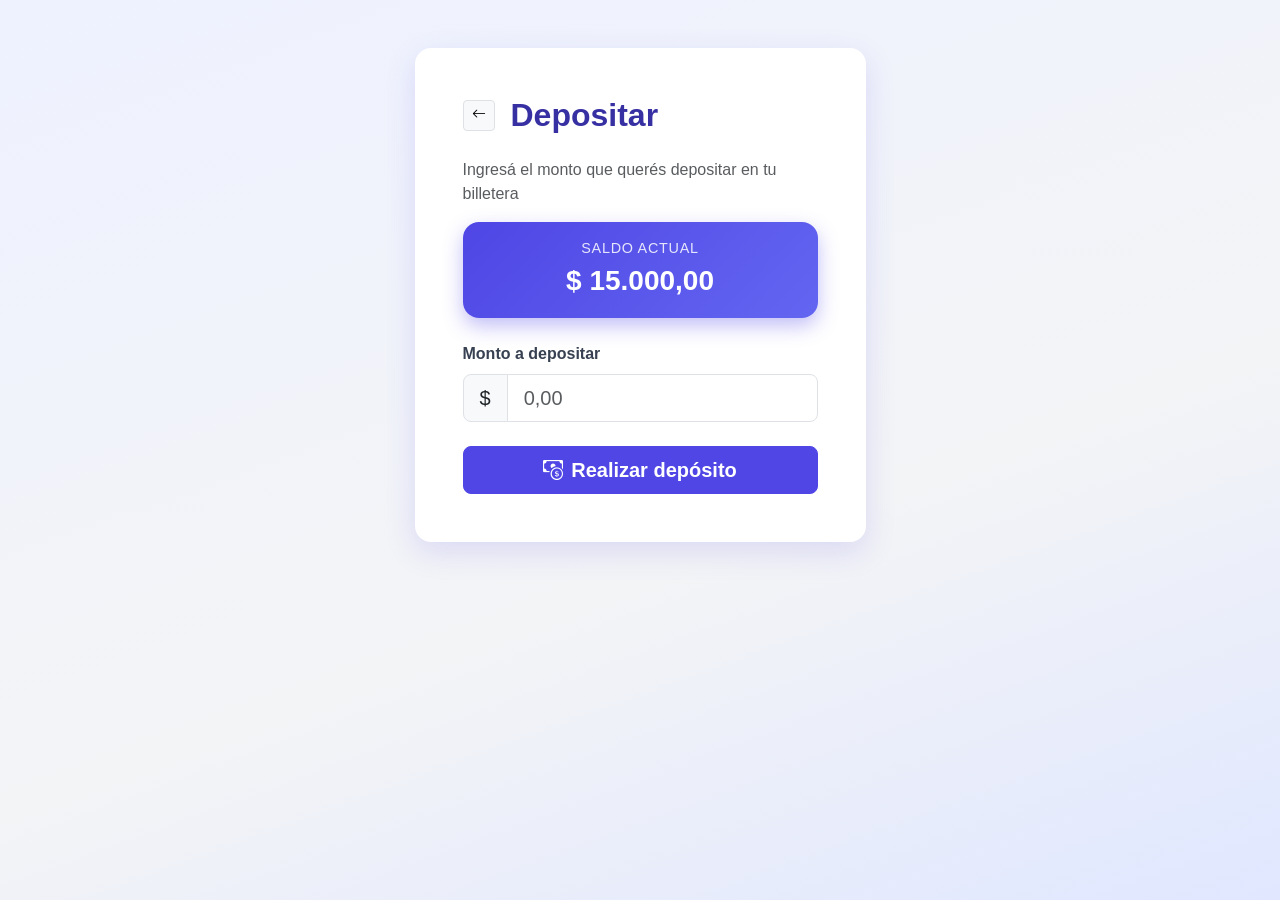
==== deposit.html @ 9c27bfdf "Proyecto Alke Wallet modulo 2" ====
<!DOCTYPE html>
<html lang="es">
<head>
  <meta charset="UTF-8">
  <meta name="viewport" content="width=device-width, initial-scale=1.0">
  <title>Billetera Digital · Depositar</title>
  <link href="https://cdn.jsdelivr.net/npm/bootstrap@5.3.3/dist/css/bootstrap.min.css" rel="stylesheet">
  <link href="https://cdn.jsdelivr.net/npm/bootstrap-icons@1.11.3/font/bootstrap-icons.css" rel="stylesheet">
  <link href="css/style.css" rel="stylesheet">
</head>
<body>
  <div class="container py-5">
    <div class="row justify-content-center">
      <div class="col-11 col-sm-8 col-md-6 col-lg-5">
        <div class="wallet-card p-4 p-md-5">
          <div class="d-flex align-items-center mb-4">
            <a href="menu.html" class="btn btn-sm btn-light border me-3" aria-label="Volver al menú">
              <i class="bi bi-arrow-left"></i>
            </a>
            <h2 class="wallet-header mb-0">Depositar</h2>
          </div>

          <p class="text-muted">Ingresá el monto que querés depositar en tu billetera</p>

          <div class="saldo-box mb-4 py-3">
            <div class="saldo-label">Saldo actual</div>
            <div class="saldo-monto fs-3" id="saldoActual">$0,00</div>
          </div>

          <div id="alert-container"></div>

          <form id="depositForm" novalidate>
            <div class="mb-3">
              <label for="monto" class="form-label">Monto a depositar</label>
              <div class="input-group input-group-lg">
                <span class="input-group-text">$</span>
                <input type="number" class="form-control" id="monto" placeholder="0,00" min="1" step="0.01" required>
              </div>
              <div class="invalid-feedback">Ingresá un monto válido mayor a 0</div>
            </div>

            <div class="d-grid mt-4">
              <button type="submit" class="btn btn-wallet-primary btn-lg">
                <i class="bi bi-cash-coin me-2"></i>Realizar depósito
              </button>
            </div>
          </form>

          <div id="depositLegend" class="deposit-legend mt-3 d-none"></div>
        </div>
      </div>
    </div>
  </div>

  <script src="https://code.jquery.com/jquery-3.7.1.min.js"></script>
  <script src="https://cdn.jsdelivr.net/npm/bootstrap@5.3.3/dist/js/bootstrap.bundle.min.js"></script>
  <script src="js/script.js"></script>
</body>
</html>
---- css/style.css ----
/* ============================================
   Estilos generales - Billetera Digital
   ============================================ */

:root {
  --wallet-primary: #4f46e5;
  --wallet-primary-dark: #3730a3;
  --wallet-accent: #22c55e;
  --wallet-bg: #f3f4f6;
  --wallet-card-radius: 1rem;
}

body {
  background: linear-gradient(160deg, #eef2ff 0%, #f3f4f6 60%, #e0e7ff 100%);
  min-height: 100vh;
  font-family: "Segoe UI", Roboto, Arial, sans-serif;
  color: #1f2937;
}

.wallet-card {
  background: #ffffff;
  border: none;
  border-radius: var(--wallet-card-radius);
  box-shadow: 0 10px 30px rgba(79, 70, 229, 0.15);
}

.wallet-header {
  color: var(--wallet-primary-dark);
  font-weight: 700;
  margin-bottom: 1.5rem;
}

.wallet-icon-circle {
  width: 64px;
  height: 64px;
  border-radius: 50%;
  background: var(--wallet-primary);
  color: #fff;
  display: flex;
  align-items: center;
  justify-content: center;
  font-size: 1.75rem;
  margin: 0 auto 1rem auto;
}

.btn-wallet-primary {
  background-color: var(--wallet-primary);
  border-color: var(--wallet-primary);
  color: #fff;
  font-weight: 600;
}

.btn-wallet-primary:hover {
  background-color: var(--wallet-primary-dark);
  border-color: var(--wallet-primary-dark);
  color: #fff;
}

.btn-wallet-outline {
  border: 2px solid var(--wallet-primary);
  color: var(--wallet-primary-dark);
  font-weight: 600;
  background: #fff;
}

.btn-wallet-outline:hover {
  background: var(--wallet-primary);
  color: #fff;
}

.saldo-box {
  background: linear-gradient(135deg, var(--wallet-primary) 0%, #6366f1 100%);
  color: #fff;
  border-radius: var(--wallet-card-radius);
  padding: 1.75rem;
  text-align: center;
  box-shadow: 0 8px 20px rgba(79, 70, 229, 0.35);
}

.saldo-box .saldo-label {
  font-size: 0.9rem;
  opacity: 0.85;
  text-transform: uppercase;
  letter-spacing: 0.05em;
}

.saldo-box .saldo-monto {
  font-size: 2.25rem;
  font-weight: 800;
}

.menu-btn {
  padding: 1.1rem;
  border-radius: 0.9rem;
  font-size: 1.05rem;
}

.list-group-item-transaction {
  border-radius: 0.75rem !important;
  margin-bottom: 0.6rem;
  border: 1px solid #e5e7eb !important;
  transition: transform 0.15s ease, box-shadow 0.15s ease;
}

.list-group-item-transaction:hover {
  transform: translateY(-2px);
  box-shadow: 0 6px 14px rgba(0, 0, 0, 0.08);
}

.movement-amount-positive {
  color: var(--wallet-accent);
  font-weight: 700;
}

.movement-amount-negative {
  color: #ef4444;
  font-weight: 700;
}

.contact-item {
  cursor: pointer;
  border-radius: 0.75rem !important;
  border: 1px solid #e5e7eb !important;
}

.contact-item:hover {
  background-color: #eef2ff;
}

.contact-item.active {
  background-color: #eef2ff;
  border-color: var(--wallet-primary) !important;
}

.contact-item.active .select-check {
  display: inline-block !important;
}

.form-label {
  font-weight: 600;
  color: #374151;
}

.wallet-footer-link {
  color: var(--wallet-primary);
  text-decoration: none;
  font-weight: 600;
}

.wallet-footer-link:hover {
  text-decoration: underline;
}

/* ============================================
   Elementos agregados para la actividad jQuery
   ============================================ */
.demo-box {
  background: #f8f9fa;
  border: 1px dashed #c7d2fe;
  border-radius: 0.75rem;
  padding: 0.85rem 1rem;
  color: #4b5563;
}

.deposit-legend {
  background: #eef2ff;
  border: 1px solid #c7d2fe;
  color: #3730a3;
  border-radius: 0.75rem;
  padding: 0.85rem 1rem;
}

.saldo-mini {
  background: #f8fafc;
  border: 1px solid #e5e7eb;
  border-radius: 0.75rem;
  padding: 0.85rem 1rem;
  display: flex;
  justify-content: space-between;
  gap: 1rem;
}

.contact-form-box {
  background: #f8fafc;
  border: 1px solid #e5e7eb;
  border-radius: 1rem;
  padding: 1rem;
}

.selected-contact-box {
  background: #eef2ff;
}

.contact-avatar,
.transaction-icon {
  width: 42px;
  height: 42px;
  font-size: 1rem;
  margin: 0 12px 0 0;
  flex: 0 0 42px;
}

.positive-icon {
  background: #22c55e;
}

.negative-icon {
  background: #ef4444;
}

@media (max-width: 575.98px) {
  .saldo-box .saldo-monto {
    font-size: 1.8rem;
  }

  .list-group-item-transaction {
    align-items: flex-start !important;
    gap: 0.75rem;
  }
}
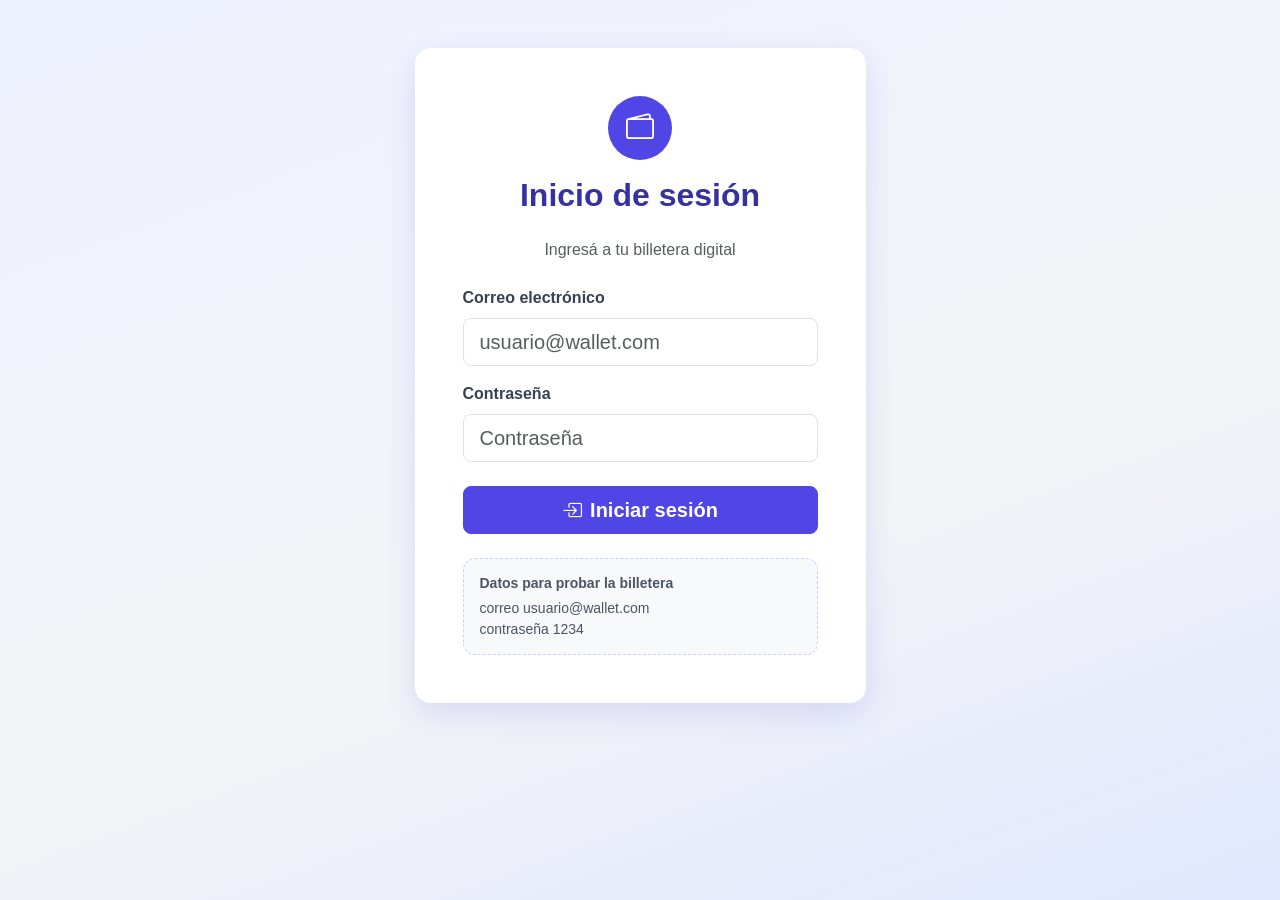
==== commit 11019cf1: "fix: protege datos demo y unifica sesiones montos y movimientos" ====
--- a/deposit.html
+++ b/deposit.html
@@ -34,7 +34,7 @@
               <label for="monto" class="form-label">Monto a depositar</label>
               <div class="input-group input-group-lg">
                 <span class="input-group-text">$</span>
-                <input type="number" class="form-control" id="monto" placeholder="0,00" min="1" step="0.01" required>
+                <input type="number" class="form-control" id="monto" placeholder="0,00" min="0.01" max="999999999.99" step="0.01" required>
               </div>
               <div class="invalid-feedback">Ingresá un monto válido mayor a 0</div>
             </div>
@@ -54,6 +54,7 @@
 
   <script src="https://code.jquery.com/jquery-3.7.1.min.js"></script>
   <script src="https://cdn.jsdelivr.net/npm/bootstrap@5.3.3/dist/js/bootstrap.bundle.min.js"></script>
+  <script src="js/wallet.js"></script>
   <script src="js/script.js"></script>
 </body>
 </html>
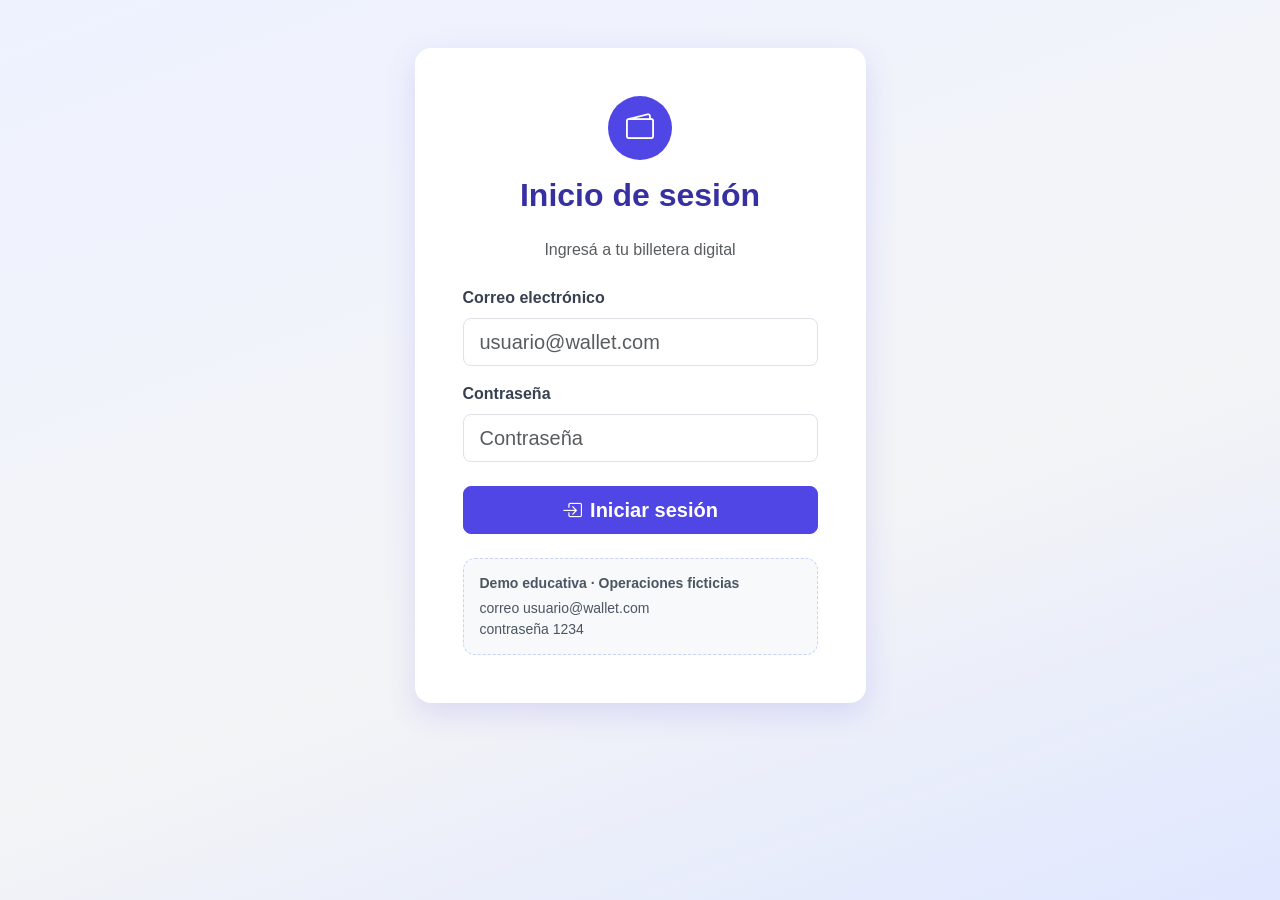
==== commit 88643775: "style: mejora accesibilidad contraste y visualizacion movil" ====
--- a/deposit.html
+++ b/deposit.html
@@ -3,21 +3,22 @@
 <head>
   <meta charset="UTF-8">
   <meta name="viewport" content="width=device-width, initial-scale=1.0">
-  <title>Billetera Digital · Depositar</title>
+  <title>Alke Wallet · Depositar</title>
   <link href="https://cdn.jsdelivr.net/npm/bootstrap@5.3.3/dist/css/bootstrap.min.css" rel="stylesheet">
   <link href="https://cdn.jsdelivr.net/npm/bootstrap-icons@1.11.3/font/bootstrap-icons.css" rel="stylesheet">
   <link href="css/style.css" rel="stylesheet">
 </head>
 <body>
-  <div class="container py-5">
+  <noscript><p class="alert alert-warning">Alke Wallet necesita JavaScript para funcionar. Activá JavaScript y recargá la página.</p></noscript>
+  <main class="container py-5" id="contenido">
     <div class="row justify-content-center">
       <div class="col-11 col-sm-8 col-md-6 col-lg-5">
         <div class="wallet-card p-4 p-md-5">
           <div class="d-flex align-items-center mb-4">
             <a href="menu.html" class="btn btn-sm btn-light border me-3" aria-label="Volver al menú">
-              <i class="bi bi-arrow-left"></i>
+              <i aria-hidden="true" class="bi bi-arrow-left"></i>
             </a>
-            <h2 class="wallet-header mb-0">Depositar</h2>
+            <h1 class="h2 wallet-header mb-0">Depositar</h1>
           </div>
 
           <p class="text-muted">Ingresá el monto que querés depositar en tu billetera</p>
@@ -27,7 +28,7 @@
             <div class="saldo-monto fs-3" id="saldoActual">$0,00</div>
           </div>
 
-          <div id="alert-container"></div>
+          <div id="alert-container" aria-live="polite"></div>
 
           <form id="depositForm" novalidate>
             <div class="mb-3">
@@ -41,7 +42,7 @@
 
             <div class="d-grid mt-4">
               <button type="submit" class="btn btn-wallet-primary btn-lg">
-                <i class="bi bi-cash-coin me-2"></i>Realizar depósito
+                <i aria-hidden="true" class="bi bi-cash-coin me-2"></i>Realizar depósito
               </button>
             </div>
           </form>
@@ -50,7 +51,7 @@
         </div>
       </div>
     </div>
-  </div>
+  </main>
 
   <script src="https://code.jquery.com/jquery-3.7.1.min.js"></script>
   <script src="https://cdn.jsdelivr.net/npm/bootstrap@5.3.3/dist/js/bootstrap.bundle.min.js"></script>
--- a/css/style.css
+++ b/css/style.css
@@ -218,3 +218,38 @@
     gap: 0.75rem;
   }
 }
+
+/* Accesibilidad y contenido largo sin cambiar la identidad de la billetera. */
+:focus-visible {
+  outline: 3px solid var(--wallet-primary-dark);
+  outline-offset: 3px;
+}
+.btn-wallet-primary:focus-visible {
+  color: #fff;
+  background: var(--wallet-primary-dark);
+}
+.btn-wallet-primary:disabled {
+  color: #fff;
+  background: var(--wallet-primary-dark);
+  border-color: var(--wallet-primary-dark);
+}
+.contact-item.active { color: #1f2937; }
+.movement-amount-positive { color: #15803d; }
+.movement-amount-negative { color: #b91c1c; }
+.contact-details, .movement-details, .movement-details > div:last-child {
+  min-width: 0;
+  overflow-wrap: anywhere;
+}
+.contact-item > div { min-width: 0; }
+.saldo-monto, .saldo-mini, #userBadge, #contactoSeleccionadoBox {
+  overflow-wrap: anywhere;
+  white-space: normal;
+}
+@media (max-width: 575.98px) {
+  .saldo-mini { flex-wrap: wrap; }
+  .list-group-item-transaction { flex-wrap: wrap; }
+  .list-group-item-transaction > div:last-child { margin-left: auto; }
+}
+@media (prefers-reduced-motion: reduce) {
+  *, *::before, *::after { transition: none !important; }
+}
